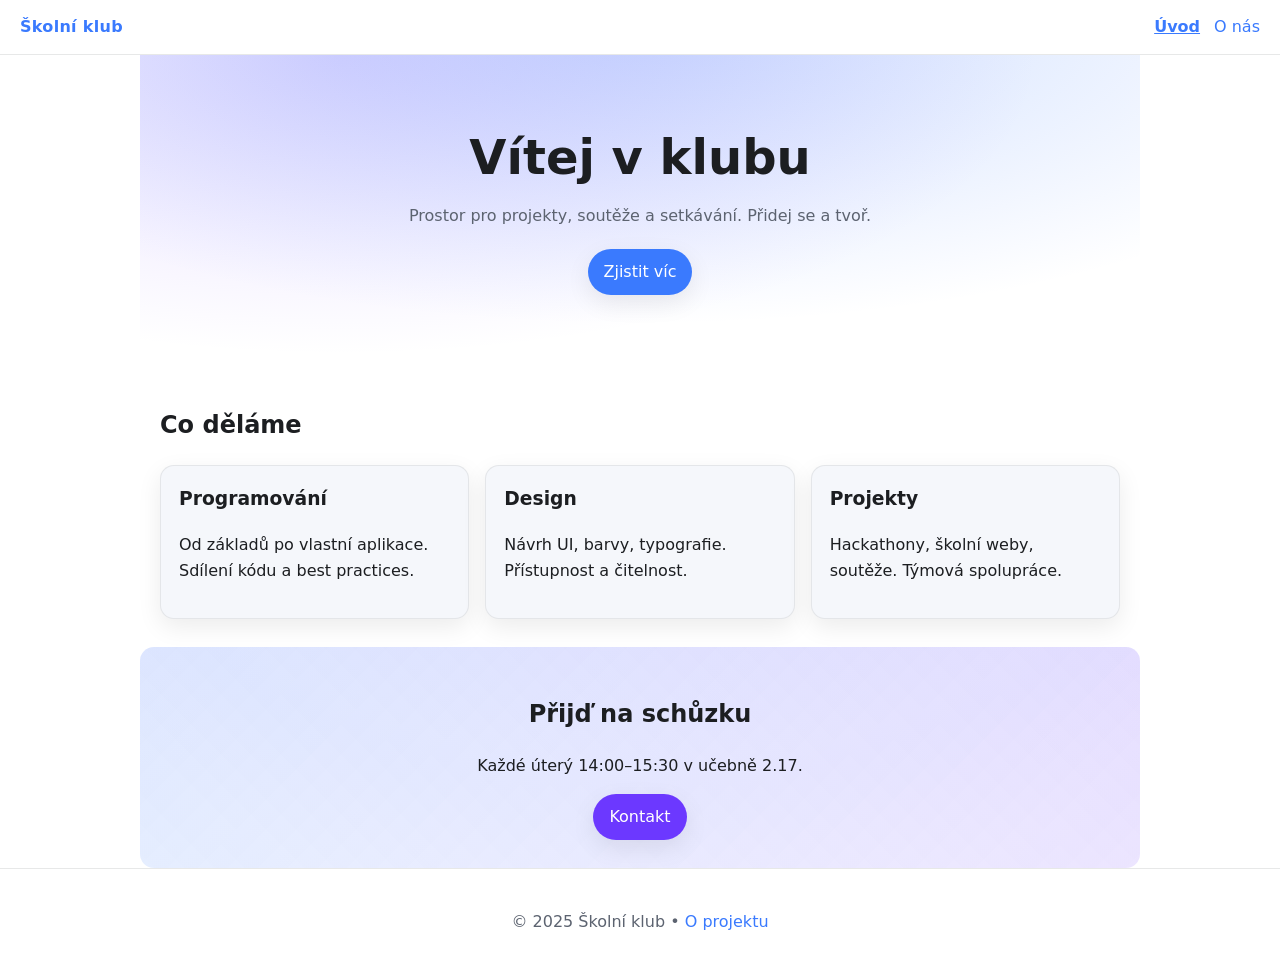
==== index.html @ 783c9cfa "init" ====
<!doctype html>
<html lang="cs">
<head>
  <meta charset="utf-8">
  <meta name="viewport" content="width=device-width,initial-scale=1">
  <title>Školní klub — Úvod</title>
  <link rel="stylesheet" href="styles.css">
</head>
<body>
<header class="site-header">
  <a class="logo" href="index.html">Školní klub</a>
  <nav aria-label="Hlavní navigace">
    <ul class="nav">
      <li><a aria-current="page" href="index.html">Úvod</a></li>
      <li><a href="about.html">O nás</a></li>
    </ul>
  </nav>
</header>

<main>
  <section class="hero">
    <h1>Vítej v klubu</h1>
    <p>Prostor pro projekty, soutěže a setkávání. Přidej se a tvoř.</p>
    <a class="btn" href="about.html">Zjistit víc</a>
  </section>

  <section class="cards" aria-labelledby="nabidka">
    <h2 id="nabidka">Co děláme</h2>
    <div class="grid">
      <article class="card">
        <h3>Programování</h3>
        <p>Od základů po vlastní aplikace. Sdílení kódu a best practices.</p>
      </article>
      <article class="card">
        <h3>Design</h3>
        <p>Návrh UI, barvy, typografie. Přístupnost a čitelnost.</p>
      </article>
      <article class="card">
        <h3>Projekty</h3>
        <p>Hackathony, školní weby, soutěže. Týmová spolupráce.</p>
      </article>
    </div>
  </section>

  <section class="cta">
    <h2>Přijď na schůzku</h2>
    <p>Každé úterý 14:00–15:30 v učebně 2.17.</p>
    <a class="btn secondary" href="about.html#kontakt">Kontakt</a>
  </section>
</main>

<footer class="site-footer">
  <p>&copy; 2025 Školní klub • <a href="about.html">O projektu</a></p>
</footer>
</body>
</html>
---- styles.css ----
:root{
  --bg: #ffffff;
  --fg: #1c1e21;
  --muted: #5c6370;
  --brand: #3a7afe;
  --brand-2: #6c38ff;
  --card: #f5f7fb;
  --shadow: 0 8px 24px rgba(0,0,0,.08);
  --radius: 14px;
}
@media (prefers-color-scheme: dark){
  :root{
    --bg:#0f1216; --fg:#e6e8ea; --muted:#a0a7b1;
    --brand:#6aa3ff; --brand-2:#9b7cff; --card:#161a20;
    --shadow: 0 8px 24px rgba(0,0,0,.35);
  }
}
*{box-sizing:border-box}
html,body{height:100%}
body{
  margin:0; font:16px/1.6 system-ui, -apple-system, "Segoe UI", Roboto, Ubuntu, "Noto Sans", sans-serif;
  background: var(--bg); color: var(--fg);
}
a{color:var(--brand); text-decoration:none}
a:hover{text-decoration:underline}

/* Header */
.site-header{
  display:flex; align-items:center; justify-content:space-between;
  padding:14px 20px; position:sticky; top:0; backdrop-filter:saturate(180%) blur(8px);
  background: color-mix(in oklab, var(--bg) 85%, transparent);
  border-bottom: 1px solid color-mix(in oklab, var(--fg) 10%, transparent);
}
.logo{font-weight:700; letter-spacing:.3px}
.nav{list-style:none; display:flex; gap:14px; margin:0; padding:0}
.nav a[aria-current="page"]{font-weight:700; text-decoration:underline}

/* Hero */
.hero{
  padding:64px 20px; text-align:center;
  background:
    radial-gradient(800px 300px at 50% -10%, color-mix(in oklab, var(--brand) 25%, transparent), transparent),
    radial-gradient(700px 300px at 20% 0%, color-mix(in oklab, var(--brand-2) 18%, transparent), transparent);
}
.hero h1{font-size:clamp(32px,6vw,48px); margin:0 0 8px}
.hero p{margin:0 0 20px; color:var(--muted)}
.btn{
  display:inline-block; padding:10px 16px; border-radius:999px; background:var(--brand);
  color:#fff; box-shadow:var(--shadow); border:0;
}
.btn.secondary{background:var(--brand-2)}

/* Sections */
main section{max-width:1000px; margin:0 auto; padding:28px 20px}
.page-header{padding-top:40px}

/* Cards grid */
.grid{
  display:grid; grid-template-columns:repeat(3,1fr); gap:16px;
}
@media (max-width:900px){ .grid{grid-template-columns:repeat(2,1fr)} }
@media (max-width:600px){ .grid{grid-template-columns:1fr} }

.card{
  background:var(--card); padding:18px; border-radius:var(--radius);
  box-shadow:var(--shadow); border:1px solid color-mix(in oklab, var(--fg) 8%, transparent);
}
.card h3{margin-top:0}

/* Pills */
.pill-list{display:flex; flex-wrap:wrap; gap:10px; list-style:none; padding:0; margin:8px 0 0}
.pill-list li{padding:8px 12px; border-radius:999px; background:var(--card); border:1px solid color-mix(in oklab, var(--fg) 10%, transparent)}

/* CTA */
.cta{
  text-align:center;
  background:
    linear-gradient(135deg, color-mix(in oklab, var(--brand) 16%, transparent), transparent),
    linear-gradient(225deg, color-mix(in oklab, var(--brand-2) 16%, transparent), transparent);
  border-radius:var(--radius);
}

/* Footer */
.site-footer{
  padding:24px 20px; text-align:center; color:var(--muted);
  border-top:1px solid color-mix(in oklab, var(--fg) 10%, transparent);
}
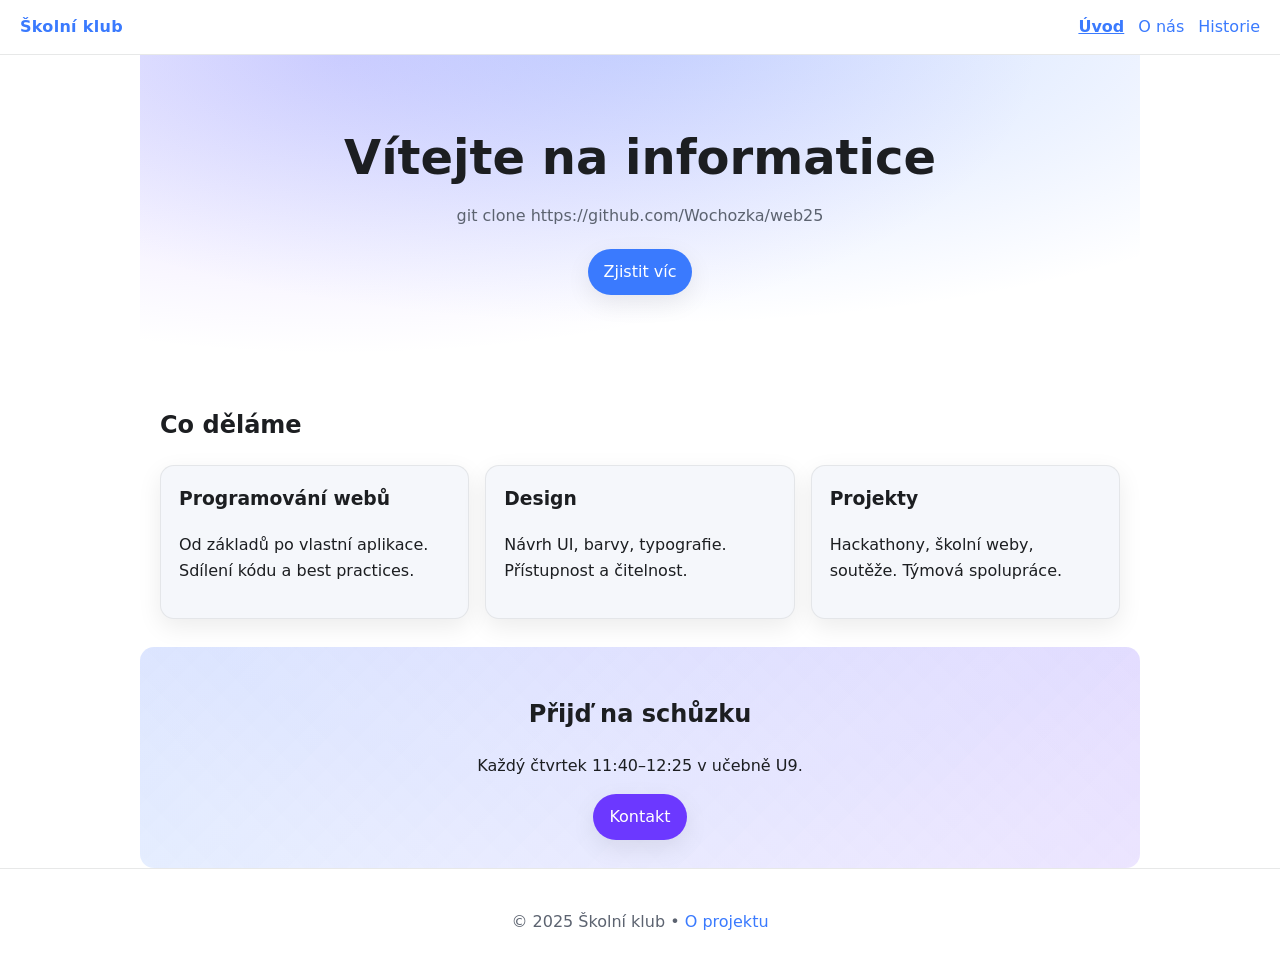
==== commit 75c3057b: "pridani stranky" ====
--- a/index.html
+++ b/index.html
@@ -3,7 +3,7 @@
 <head>
   <meta charset="utf-8">
   <meta name="viewport" content="width=device-width,initial-scale=1">
-  <title>Školní klub — Úvod</title>
+  <title>Tvorba webových stránek — Úvod</title>
   <link rel="stylesheet" href="styles.css">
 </head>
 <body>
@@ -13,14 +13,15 @@
     <ul class="nav">
       <li><a aria-current="page" href="index.html">Úvod</a></li>
       <li><a href="about.html">O nás</a></li>
+      <li><a href="history.html">Historie</a></li>
     </ul>
   </nav>
 </header>
 
 <main>
   <section class="hero">
-    <h1>Vítej v klubu</h1>
-    <p>Prostor pro projekty, soutěže a setkávání. Přidej se a tvoř.</p>
+    <h1>Vítejte na informatice</h1>
+    <p>git clone https://github.com/Wochozka/web25</p>
     <a class="btn" href="about.html">Zjistit víc</a>
   </section>
 
@@ -28,7 +29,7 @@
     <h2 id="nabidka">Co děláme</h2>
     <div class="grid">
       <article class="card">
-        <h3>Programování</h3>
+        <h3>Programování webů</h3>
         <p>Od základů po vlastní aplikace. Sdílení kódu a best practices.</p>
       </article>
       <article class="card">
@@ -44,7 +45,7 @@
 
   <section class="cta">
     <h2>Přijď na schůzku</h2>
-    <p>Každé úterý 14:00–15:30 v učebně 2.17.</p>
+    <p>Každý čtvrtek 11:40–12:25 v učebně U9.</p>
     <a class="btn secondary" href="about.html#kontakt">Kontakt</a>
   </section>
 </main>
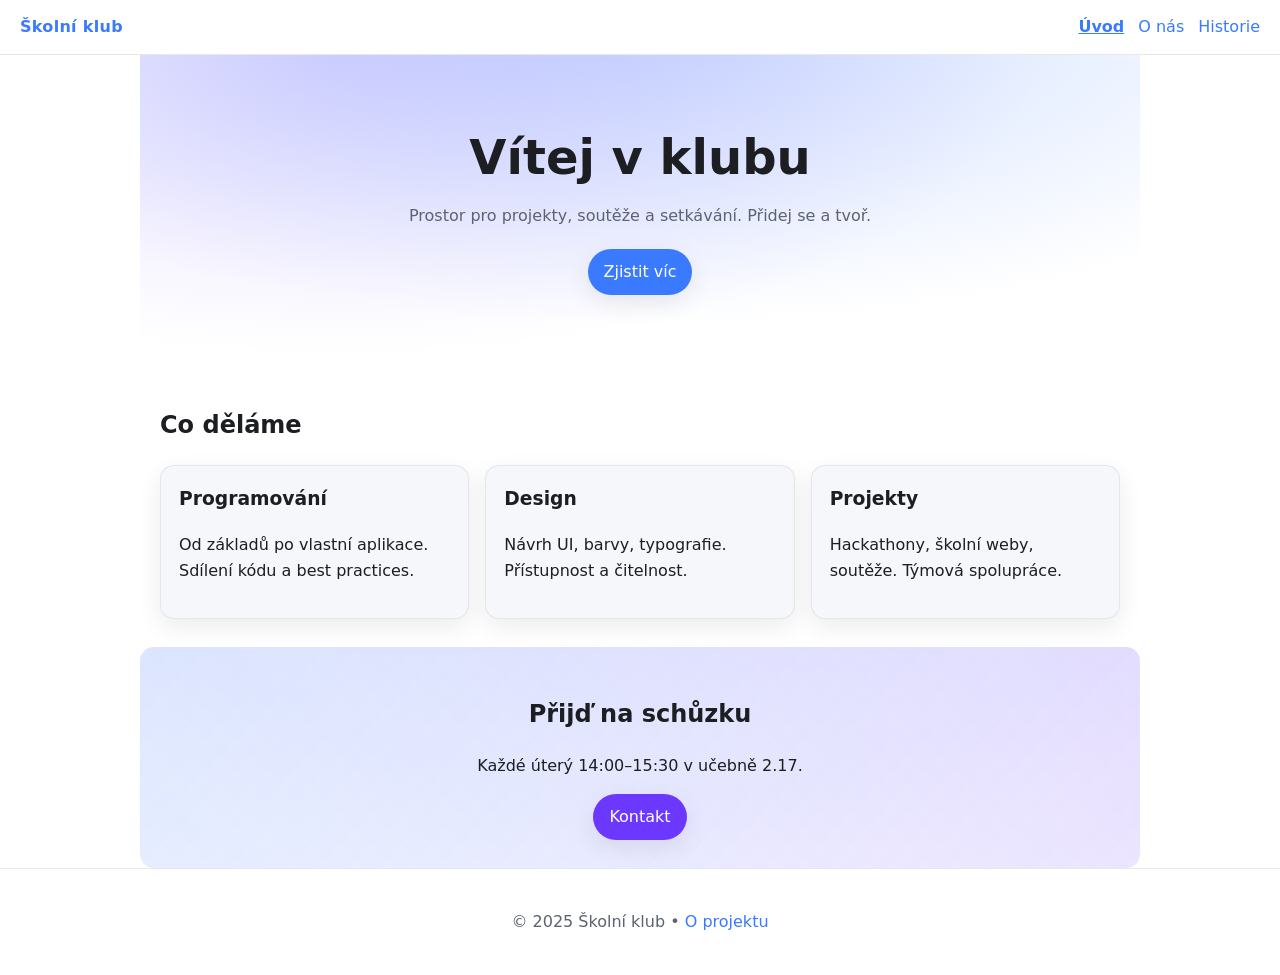
==== commit 5ed3b9cf: "add page" ====
--- a/index.html
+++ b/index.html
@@ -3,7 +3,7 @@
 <head>
   <meta charset="utf-8">
   <meta name="viewport" content="width=device-width,initial-scale=1">
-  <title>Tvorba webových stránek — Úvod</title>
+  <title>Školní klub — Úvod</title>
   <link rel="stylesheet" href="styles.css">
 </head>
 <body>
@@ -20,8 +20,8 @@
 
 <main>
   <section class="hero">
-    <h1>Vítejte na informatice</h1>
-    <p>git clone https://github.com/Wochozka/web25</p>
+    <h1>Vítej v klubu</h1>
+    <p>Prostor pro projekty, soutěže a setkávání. Přidej se a tvoř.</p>
     <a class="btn" href="about.html">Zjistit víc</a>
   </section>
 
@@ -29,7 +29,7 @@
     <h2 id="nabidka">Co děláme</h2>
     <div class="grid">
       <article class="card">
-        <h3>Programování webů</h3>
+        <h3>Programování</h3>
         <p>Od základů po vlastní aplikace. Sdílení kódu a best practices.</p>
       </article>
       <article class="card">
@@ -45,7 +45,7 @@
 
   <section class="cta">
     <h2>Přijď na schůzku</h2>
-    <p>Každý čtvrtek 11:40–12:25 v učebně U9.</p>
+    <p>Každé úterý 14:00–15:30 v učebně 2.17.</p>
     <a class="btn secondary" href="about.html#kontakt">Kontakt</a>
   </section>
 </main>
--- a/styles.css
+++ b/styles.css
@@ -85,4 +85,3 @@
   padding:24px 20px; text-align:center; color:var(--muted);
   border-top:1px solid color-mix(in oklab, var(--fg) 10%, transparent);
 }
-
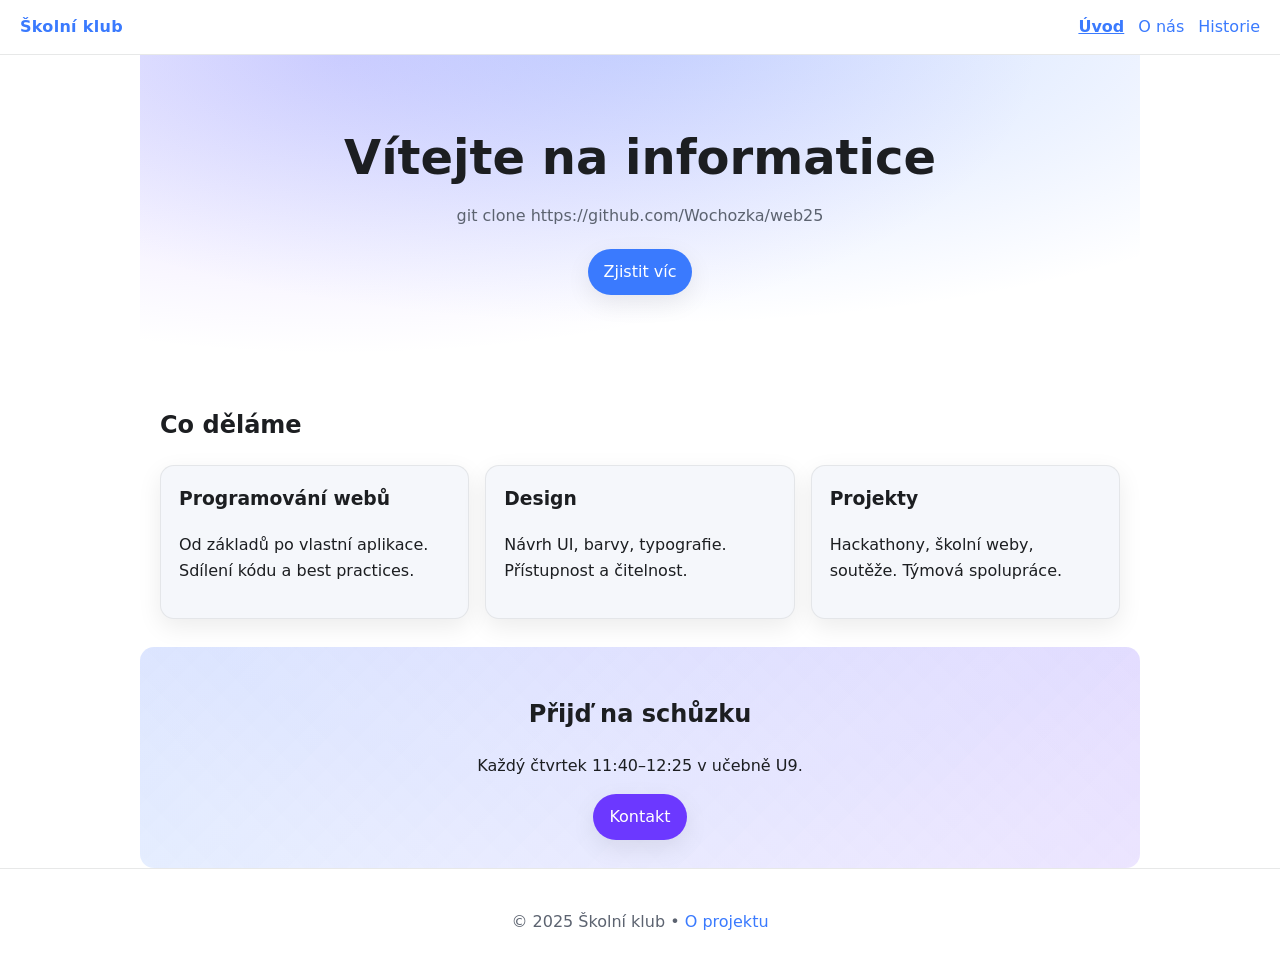
==== commit 05d2fffb: "add page" ====
--- a/index.html
+++ b/index.html
@@ -3,7 +3,7 @@
 <head>
   <meta charset="utf-8">
   <meta name="viewport" content="width=device-width,initial-scale=1">
-  <title>Školní klub — Úvod</title>
+  <title>Tvorba webových stránek — Úvod</title>
   <link rel="stylesheet" href="styles.css">
 </head>
 <body>
@@ -20,8 +20,8 @@
 
 <main>
   <section class="hero">
-    <h1>Vítej v klubu</h1>
-    <p>Prostor pro projekty, soutěže a setkávání. Přidej se a tvoř.</p>
+    <h1>Vítejte na informatice</h1>
+    <p>git clone https://github.com/Wochozka/web25</p>
     <a class="btn" href="about.html">Zjistit víc</a>
   </section>
 
@@ -29,7 +29,7 @@
     <h2 id="nabidka">Co děláme</h2>
     <div class="grid">
       <article class="card">
-        <h3>Programování</h3>
+        <h3>Programování webů</h3>
         <p>Od základů po vlastní aplikace. Sdílení kódu a best practices.</p>
       </article>
       <article class="card">
@@ -45,7 +45,7 @@
 
   <section class="cta">
     <h2>Přijď na schůzku</h2>
-    <p>Každé úterý 14:00–15:30 v učebně 2.17.</p>
+    <p>Každý čtvrtek 11:40–12:25 v učebně U9.</p>
     <a class="btn secondary" href="about.html#kontakt">Kontakt</a>
   </section>
 </main>
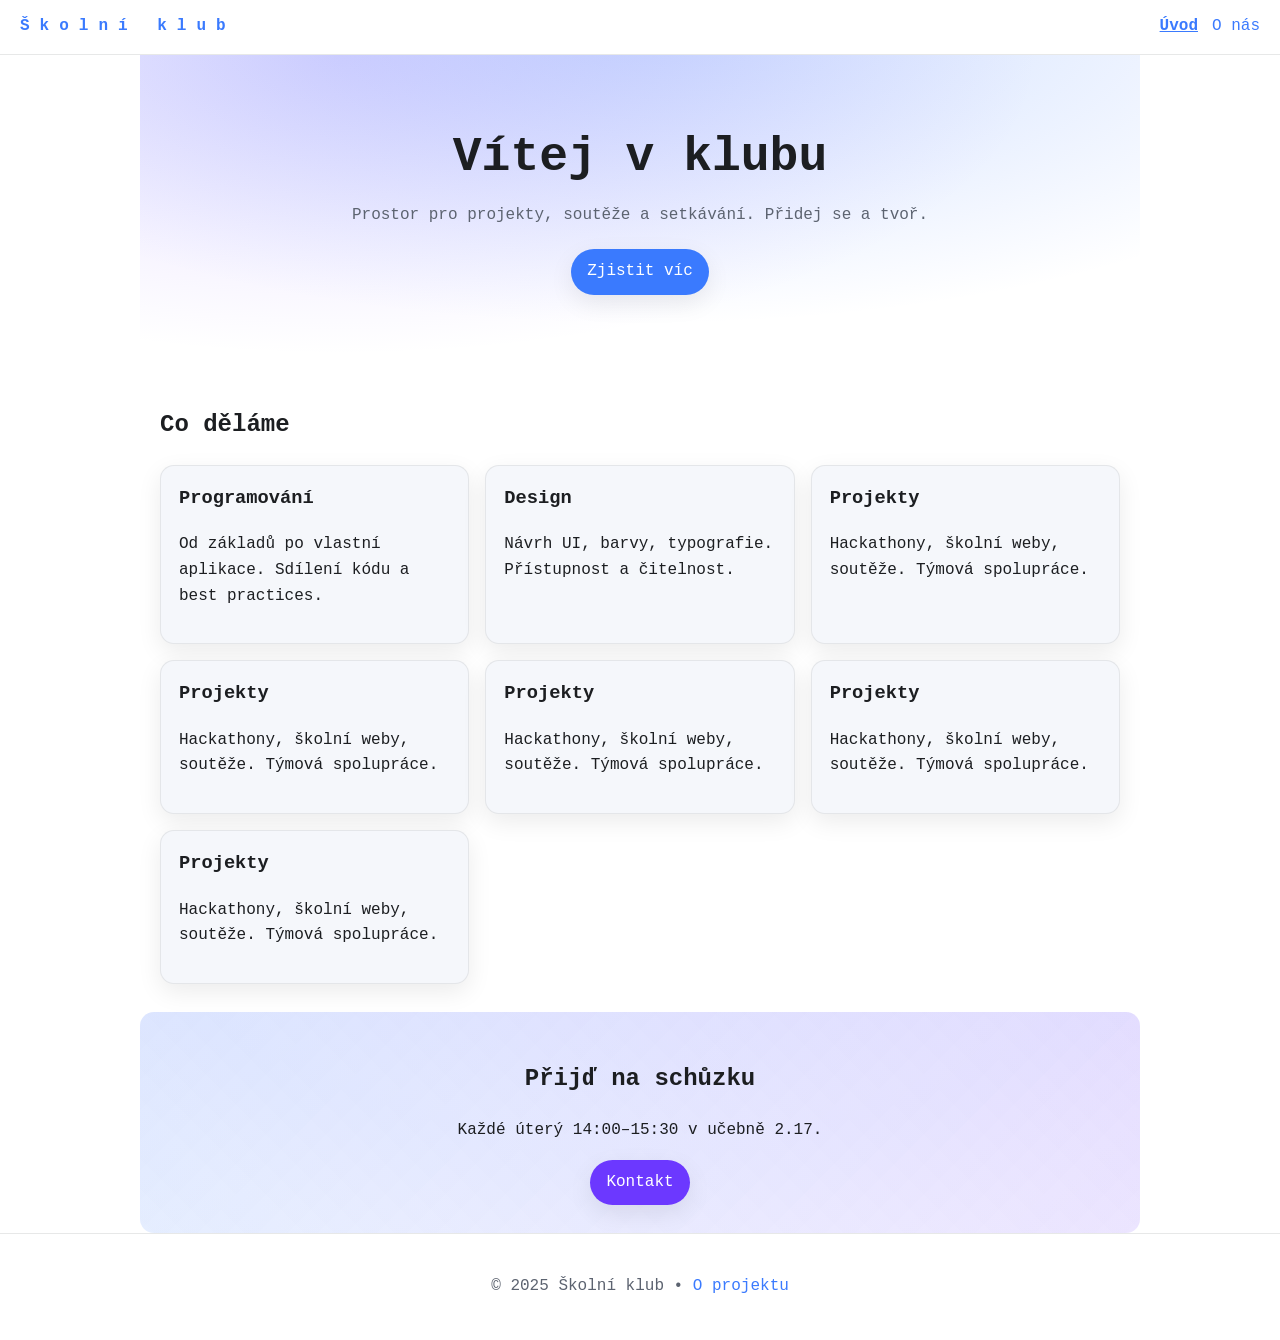
==== commit 610c7872: "final" ====
--- a/index.html
+++ b/index.html
@@ -3,7 +3,7 @@
 <head>
   <meta charset="utf-8">
   <meta name="viewport" content="width=device-width,initial-scale=1">
-  <title>Tvorba webových stránek — Úvod</title>
+  <title>Školní klub — Úvod</title>
   <link rel="stylesheet" href="styles.css">
 </head>
 <body>
@@ -13,15 +13,14 @@
     <ul class="nav">
       <li><a aria-current="page" href="index.html">Úvod</a></li>
       <li><a href="about.html">O nás</a></li>
-      <li><a href="history.html">Historie</a></li>
     </ul>
   </nav>
 </header>
 
 <main>
   <section class="hero">
-    <h1>Vítejte na informatice</h1>
-    <p>git clone https://github.com/Wochozka/web25</p>
+    <h1>Vítej v klubu</h1>
+    <p>Prostor pro projekty, soutěže a setkávání. Přidej se a tvoř.</p>
     <a class="btn" href="about.html">Zjistit víc</a>
   </section>
 
@@ -29,7 +28,7 @@
     <h2 id="nabidka">Co děláme</h2>
     <div class="grid">
       <article class="card">
-        <h3>Programování webů</h3>
+        <h3>Programování</h3>
         <p>Od základů po vlastní aplikace. Sdílení kódu a best practices.</p>
       </article>
       <article class="card">
@@ -40,12 +39,28 @@
         <h3>Projekty</h3>
         <p>Hackathony, školní weby, soutěže. Týmová spolupráce.</p>
       </article>
-    </div>
+      <article class="card">
+        <h3>Projekty</h3>
+        <p>Hackathony, školní weby, soutěže. Týmová spolupráce.</p>
+      </article>
+            <article class="card">
+        <h3>Projekty</h3>
+        <p>Hackathony, školní weby, soutěže. Týmová spolupráce.</p>
+      </article>
+            <article class="card">
+        <h3>Projekty</h3>
+        <p>Hackathony, školní weby, soutěže. Týmová spolupráce.</p>
+      </article>
+            <article class="card">
+        <h3>Projekty</h3>
+        <p>Hackathony, školní weby, soutěže. Týmová spolupráce.</p>
+      </article>
+      </div>
   </section>
 
   <section class="cta">
     <h2>Přijď na schůzku</h2>
-    <p>Každý čtvrtek 11:40–12:25 v učebně U9.</p>
+    <p>Každé úterý 14:00–15:30 v učebně 2.17.</p>
     <a class="btn secondary" href="about.html#kontakt">Kontakt</a>
   </section>
 </main>
--- a/styles.css
+++ b/styles.css
@@ -20,6 +20,7 @@
 body{
   margin:0; font:16px/1.6 system-ui, -apple-system, "Segoe UI", Roboto, Ubuntu, "Noto Sans", sans-serif;
   background: var(--bg); color: var(--fg);
+  font-family: 'Courier New', Courier, monospace;
 }
 a{color:var(--brand); text-decoration:none}
 a:hover{text-decoration:underline}
@@ -31,7 +32,7 @@
   background: color-mix(in oklab, var(--bg) 85%, transparent);
   border-bottom: 1px solid color-mix(in oklab, var(--fg) 10%, transparent);
 }
-.logo{font-weight:700; letter-spacing:.3px}
+.logo{font-weight:700; letter-spacing:10px}
 .nav{list-style:none; display:flex; gap:14px; margin:0; padding:0}
 .nav a[aria-current="page"]{font-weight:700; text-decoration:underline}
 
@@ -85,3 +86,4 @@
   padding:24px 20px; text-align:center; color:var(--muted);
   border-top:1px solid color-mix(in oklab, var(--fg) 10%, transparent);
 }
+
